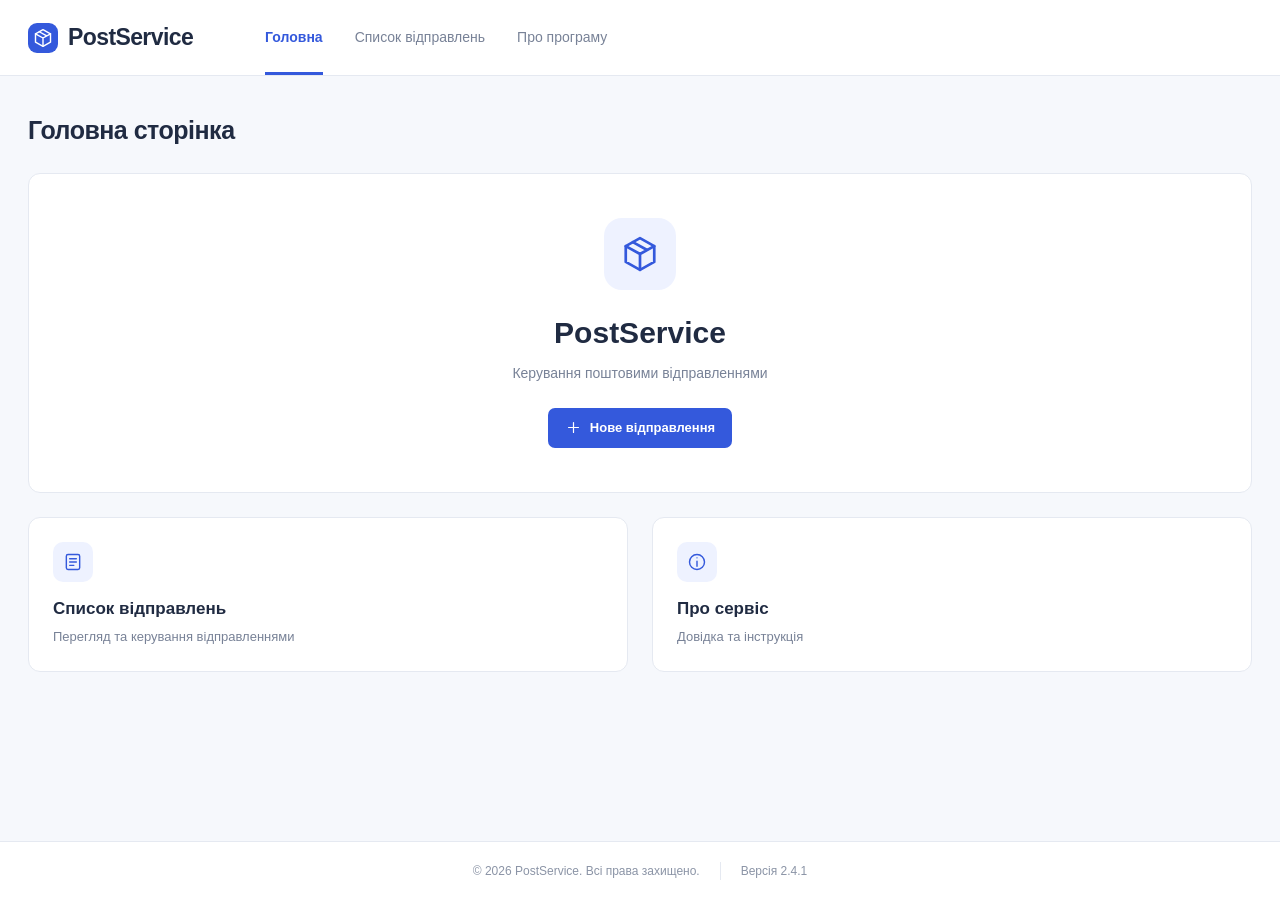
==== PostService.Web/index.html @ abd5c672 "практична 49-50" ====
<!DOCTYPE html>
<html lang="uk"><head><meta charset="UTF-8"><meta name="viewport" content="width=device-width, initial-scale=1"><meta name="theme-color" content="#3459dc"><title>Головна — PostService</title><link rel="stylesheet" href="style.css"></head><body class=""><header class="site-header"><a class="brand" href="index.html"><svg class="icon" viewBox="0 0 24 24" fill="none" stroke="currentColor" stroke-width="1.7" stroke-linecap="round" stroke-linejoin="round" aria-hidden="true"><path d="m3 7 9-5 9 5v10l-9 5-9-5Z"/><path d="m3 7 9 5 9-5M12 12v10M7.5 4.5l9 5"/></svg><span>PostService</span></a><nav class="desktop-nav" aria-label="Основна навігація"><a href="index.html" aria-current="page"><svg class="icon" viewBox="0 0 24 24" fill="none" stroke="currentColor" stroke-width="1.7" stroke-linecap="round" stroke-linejoin="round" aria-hidden="true"><path d="m3 10 9-7 9 7v11H3Z"/><path d="M9 21v-8h6v8"/></svg><span>Головна</span></a><a href="postings.html" ><svg class="icon" viewBox="0 0 24 24" fill="none" stroke="currentColor" stroke-width="1.7" stroke-linecap="round" stroke-linejoin="round" aria-hidden="true"><rect x="4" y="3" width="16" height="18" rx="2"/><path d="M8 8h8M8 12h8M8 16h5"/></svg><span>Список відправлень</span></a><a href="about.html" ><svg class="icon" viewBox="0 0 24 24" fill="none" stroke="currentColor" stroke-width="1.7" stroke-linecap="round" stroke-linejoin="round" aria-hidden="true"><circle cx="12" cy="12" r="9"/><path d="M12 11v6M12 7h.01"/></svg><span>Про програму</span></a></nav></header><main class="page home-page"><div class="page-heading"><h1>Головна сторінка</h1></div><section class="welcome"><div class="welcome-icon"><svg class="icon" viewBox="0 0 24 24" fill="none" stroke="currentColor" stroke-width="1.7" stroke-linecap="round" stroke-linejoin="round" aria-hidden="true"><path d="m3 7 9-5 9 5v10l-9 5-9-5Z"/><path d="m3 7 9 5 9-5M12 12v10M7.5 4.5l9 5"/></svg></div><h2>PostService</h2><p>Керування поштовими відправленнями</p><a class="btn btn-primary" href="edit.html"><svg class="icon" viewBox="0 0 24 24" fill="none" stroke="currentColor" stroke-width="1.7" stroke-linecap="round" stroke-linejoin="round" aria-hidden="true"><path d="M12 5v14M5 12h14"/></svg>Нове відправлення</a></section><div class="home-grid"><a class="home-card" href="postings.html"><span class="tile-icon"><svg class="icon" viewBox="0 0 24 24" fill="none" stroke="currentColor" stroke-width="1.7" stroke-linecap="round" stroke-linejoin="round" aria-hidden="true"><rect x="4" y="3" width="16" height="18" rx="2"/><path d="M8 8h8M8 12h8M8 16h5"/></svg></span><h2>Список відправлень</h2><p>Перегляд та керування відправленнями</p></a><a class="home-card" href="about.html"><span class="tile-icon"><svg class="icon" viewBox="0 0 24 24" fill="none" stroke="currentColor" stroke-width="1.7" stroke-linecap="round" stroke-linejoin="round" aria-hidden="true"><circle cx="12" cy="12" r="9"/><path d="M12 11v6M12 7h.01"/></svg></span><h2>Про сервіс</h2><p>Довідка та інструкція</p></a></div></main><footer class="site-footer"><span>© 2026 PostService. Всі права захищено.</span><span>Версія 2.4.1</span></footer><nav class="mobile-nav" aria-label="Мобільна навігація"><a href="index.html" aria-current="page"><svg class="icon" viewBox="0 0 24 24" fill="none" stroke="currentColor" stroke-width="1.7" stroke-linecap="round" stroke-linejoin="round" aria-hidden="true"><path d="m3 10 9-7 9 7v11H3Z"/><path d="M9 21v-8h6v8"/></svg><span>Головна</span></a><a href="postings.html" ><svg class="icon" viewBox="0 0 24 24" fill="none" stroke="currentColor" stroke-width="1.7" stroke-linecap="round" stroke-linejoin="round" aria-hidden="true"><rect x="4" y="3" width="16" height="18" rx="2"/><path d="M8 8h8M8 12h8M8 16h5"/></svg><span>Список відправлень</span></a><a href="about.html" ><svg class="icon" viewBox="0 0 24 24" fill="none" stroke="currentColor" stroke-width="1.7" stroke-linecap="round" stroke-linejoin="round" aria-hidden="true"><circle cx="12" cy="12" r="9"/><path d="M12 11v6M12 7h.01"/></svg><span>Про програму</span></a></nav></body></html>
---- PostService.Web/style.css ----
:root {
    --primary: #3459dc;
    --pale: #eef2ff;
    --text: #202b42;
    --muted: #788297;
    --border: #e5e9f1;
    --bg: #f6f8fc;
    --danger: #dd4454
}
* {
    box-sizing: border-box
}

body {
    margin: 0;
    min-height: 100vh;
    background: var(--bg);
    color: var(--text);
    font: 14px/1.5 Arial,Helvetica,sans-serif;
    display: flex;
    flex-direction: column
}

a {
    color: inherit;
    text-decoration: none
}

button,input,select {
    font: inherit
}

button {
    cursor: pointer
}

button:disabled {
    opacity: .45;
    cursor: default
}

[hidden] {
    display: none!important
}

.icon {
    width: 20px;
    height: 20px;
    flex: none;
    vertical-align: middle
}
.site-header {
    height: 76px;
    padding: 0 max(28px,calc((100vw - 1240px)/2));
    background: white;
    border-bottom: 1px solid var(--border);
    display: flex;
    align-items: center;
    gap: 72px
}

.brand {
    display: flex;
    align-items: center;
    gap: 10px;
    font-size: 23px;
    font-weight: 700;
    letter-spacing: -.6px
}

.brand>.icon {
    width: 30px;
    height: 30px;
    padding: 5px;
    border-radius: 9px;
    background: var(--primary);
    color: white
}

.desktop-nav {
    height: 100%;
    display: flex;
    gap: 32px
}

.desktop-nav a {
    display: flex;
    align-items: center;
    position: relative;
    color: var(--muted)
}

.desktop-nav .icon {
    display: none
}

.desktop-nav a[aria-current] {
    color: var(--primary);
    font-weight: 600
}

.desktop-nav a[aria-current]:after {
    content: "";
    position: absolute;
    bottom: 0;
    left: 0;
    right: 0;
    height: 3px;
    background: var(--primary)
}
.page {
    width: min(1240px,calc(100% - 56px));
    margin: 38px auto 56px;
    flex: 1
}

.page-heading {
    display: flex;
    align-items: center;
    justify-content: space-between;
    gap: 16px;
    margin-bottom: 26px
}

h1 {
    font-size: 25px;
    line-height: 1.3;
    letter-spacing: -.5px;
    margin: 0
}

h1 .icon {
    width: 25px;
    height: 25px;
    margin-right: 12px;
    color: var(--primary)
}

h2 {
    font-size: 19px;
    margin: 0 0 16px
}

h3 {
    font-size: 15px;
    margin-top: 26px
}

.panel {
    background: white;
    border: 1px solid var(--border);
    border-radius: 12px;
    box-shadow: 0 3px 12px #24345104
}
.btn {
    display: inline-flex;
    align-items: center;
    justify-content: center;
    gap: 8px;
    min-height: 40px;
    padding: 9px 16px;
    border: 1px solid transparent;
    border-radius: 7px;
    background: white;
    font-size: 13px;
    font-weight: 600;
    white-space: nowrap
}

.btn .icon {
    width: 17px;
    height: 17px
}

.btn-primary {
    background: var(--primary);
    color: white
}

.btn-primary:hover {
    background: #2644b7
}

.btn-outline {
    border-color: var(--border);
    color: #566078
}

.btn-outline:hover:not(:disabled) {
    background: var(--bg)
}

.btn-danger {
    background: var(--danger);
    color: white
}

.btn-danger-outline {
    color: var(--danger)
}

.icon-button {
    border: 0;
    background: transparent;
    color: var(--muted);
    width: 40px;
    height: 40px;
    display: inline-flex;
    align-items: center;
    justify-content: center;
    border-radius: 7px
}

.icon-button:hover {
    background: var(--pale);
    color: var(--primary)
}
.toolbar {
    display: flex;
    align-items: center;
    gap: 16px;
    padding: 20px 22px
}

.toolbar-actions {
    display: flex;
    align-items: center;
    gap: 8px;
    margin-left: auto
}

.search-box {
    display: flex;
    align-items: center;
    gap: 10px;
    min-width: 180px;
    max-width: 350px;
    flex: 1;
    border: 1px solid var(--border);
    border-radius: 7px;
    padding: 0 12px;
    color: var(--muted);
    background: white
}

.search-box input {
    border: 0;
    outline: none;
    width: 100%;
    min-width: 0;
    padding: 11px 0;
    background: transparent;
    font-size: 13px
}

.search-box:focus-within {
    border-color: var(--primary)
}

.table-scroll {
    overflow-x: auto
}

table {
    width: 100%;
    border-collapse: collapse;
    text-align: left;
    white-space: nowrap
}

th {
    background: #f8f9fd;
    font-size: 11px;
    font-weight: 600;
    color: var(--muted);
    padding: 14px 18px;
    border-block: 1px solid var(--border)
}

td {
    padding: 18px;
    font-size: 13px;
    border-bottom: 1px solid var(--border);
    max-width: 240px;
    overflow: hidden;
    text-overflow: ellipsis
}

th:first-child,td:first-child {
    padding-left: 24px
}

tbody tr {
    cursor: pointer
}

tbody tr:hover {
    background: #f8faff
}

tbody tr.selected {
    background: var(--pale)
}

td:first-child {
    color: var(--muted);
    font-weight: 600
}

td:last-child {
    font-weight: 600
}

.delivery-badge {
    display: inline-block;
    padding: 3px 9px;
    font-size: 11px;
    border-radius: 5px;
    background: #edf3ff;
    color: #4671c6
}

.delivery-badge.courier {
    background: #fff4e5;
    color: #b8852d
}

.delivery-badge.express {
    background: #f0ebff;
    color: #8b62c1
}

.status {
    color: var(--muted);
    font-size: 13px;
    margin: 0 22px 12px
}

.status:empty {
    display: none
}

.list-summary {
    padding: 18px 24px;
    color: var(--muted);
    font-size: 12px
}

.posting-cards {
    display: none
}

.mobile-label {
    display: none
}
.site-footer {
    display: flex;
    justify-content: center;
    gap: 20px;
    color: #8b94a6;
    font-size: 12px;
    padding: 20px 28px;
    border-top: 1px solid var(--border);
    background: white
}

.site-footer span+span {
    border-left: 1px solid var(--border);
    padding-left: 20px
}

.mobile-nav {
    display: none
}

.back-link {
    display: inline-flex;
    align-items: center;
    gap: 7px;
    font-size: 13px;
    color: var(--muted);
    margin-bottom: 20px
}

.back-link .icon {
    width: 16px;
    height: 16px
}
.edit-page {
    max-width: 880px
}

.form-panel {
    padding: 30px 36px
}

.form-heading {
    margin-bottom: 26px
}

.breadcrumb {
    font-size: 12px;
    color: var(--muted);
    display: block;
    margin-bottom: 16px
}

.breadcrumb span {
    margin: 0 9px;
    color: #c1c6d0
}

.form-heading h1 {
    font-size: 24px;
    margin-bottom: 7px
}

.form-heading p {
    margin: 0;
    color: var(--muted);
    font-size: 13px
}

.form-group {
    min-width: 0;
    margin-bottom: 20px
}

.form-group label {
    display: block;
    font-size: 12px;
    font-weight: 600;
    margin-bottom: 7px
}

.form-group input,.form-group select {
    height: 43px;
    width: 100%;
    padding: 10px 12px;
    background: white;
    border: 1px solid #dfe4ed;
    border-radius: 7px;
    color: var(--text);
    outline: none
}

.form-group input::placeholder {
    color: #a3aaba;
    font-size: 12px
}

.form-group input:focus,.form-group select:focus {
    border-color: var(--primary);
    box-shadow: 0 0 0 3px #3459dc14
}

.form-grid {
    display: grid;
    gap: 18px
}

.form-grid.two {
    grid-template-columns: 1fr 1fr
}

.form-grid.four {
    grid-template-columns: repeat(4,1fr)
}

.dimensions {
    border: 0;
    border-top: 1px solid var(--border);
    padding: 20px 0 0;
    margin: 4px 0 0;
    min-width: 0
}

.dimensions legend {
    padding-right: 12px;
    color: var(--muted);
    font-weight: 600;
    font-size: 12px
}

.btn-row {
    display: flex;
    justify-content: flex-end;
    gap: 12px;
    border-top: 1px solid var(--border);
    padding-top: 24px;
    margin-top: 26px
}

.error-msg {
    display: none;
    color: var(--danger);
    font-size: 12px;
    margin-top: 6px;
    white-space: pre-line
}

.error-msg.visible {
    display: block
}

.form-group .invalid {
    border-color: var(--danger);
    background: #fffafa
}
.modal-overlay {
    position: fixed;
    inset: 0;
    z-index: 100;
    background: #111b3780;
    backdrop-filter: blur(3px);
    display: flex;
    align-items: center;
    justify-content: center;
    padding: 24px
}

.modal {
    width: min(540px,100%);
    background: white;
    border-radius: 15px;
    box-shadow: 0 24px 80px #101c4040;
    padding: 28px
}

.modal-heading {
    display: flex;
    align-items: center;
    gap: 12px;
    justify-content: space-between;
    margin-bottom: 16px
}

.modal-heading h2 {
    font-size: 19px;
    margin: 0;
    display: flex;
    align-items: center;
    gap: 10px
}

.modal-heading h2 .icon {
    color: #e9a23a;
    width: 24px;
    height: 24px
}

.modal>p {
    font-size: 14px;
    color: #667087;
    margin: 0 0 24px
}

.delete-record {
    background: #f7f9fc;
    border: 1px solid var(--border);
    border-radius: 8px;
    padding: 18px;
    margin: 20px 0
}

.eyebrow {
    display: block;
    font-size: 10px;
    font-weight: 700;
    letter-spacing: 1px;
    color: #8c96aa;
    margin-bottom: 18px
}

.delete-record-grid {
    display: grid;
    grid-template-columns: 1fr 1fr;
    gap: 20px
}

.delete-record-grid strong,.delete-record-grid .muted {
    display: block
}

.muted {
    font-size: 12px;
    color: var(--muted);
    margin-bottom: 5px
}

.delete-record-grid strong {
    font-size: 14px;
    overflow-wrap: anywhere
}

.modal .modal-note {
    font-size: 12px;
    line-height: 1.7
}

.modal-buttons {
    display: flex;
    justify-content: flex-end;
    gap: 12px;
    border-top: 1px solid var(--border);
    padding-top: 20px
}
.welcome {
    text-align: center;
    border-radius: 12px;
    background: white;
    border: 1px solid var(--border);
    padding: 44px 24px
}

.welcome-icon,.app-emblem {
    display: flex;
    align-items: center;
    justify-content: center;
    background: var(--pale);
    color: var(--primary);
    border-radius: 18px;
    width: 72px;
    height: 72px;
    margin: 0 auto 20px
}

.welcome-icon .icon,.app-emblem .icon {
    width: 38px;
    height: 38px
}

.welcome h2 {
    font-size: 30px;
    margin-bottom: 8px
}

.welcome p {
    color: var(--muted);
    margin: 0 0 24px
}

.home-grid {
    display: grid;
    grid-template-columns: 1fr 1fr;
    gap: 24px;
    margin-top: 24px
}

.home-card {
    background: white;
    border: 1px solid var(--border);
    border-radius: 12px;
    padding: 24px
}

.home-card:hover {
    border-color: #b8c7f5
}

.home-card h2 {
    margin: 14px 0 6px;
    font-size: 17px
}

.home-card p {
    color: var(--muted);
    margin: 0;
    font-size: 13px
}

.tile-icon {
    display: inline-flex;
    align-items: center;
    justify-content: center;
    padding: 10px;
    border-radius: 10px;
    color: var(--primary);
    background: var(--pale)
}

.about-page {
    max-width: 900px
}

.about-intro {
    text-align: center;
    padding: 36px 24px;
    margin-bottom: 24px
}

.about-intro h2 {
    font-size: 28px;
    margin-bottom: 8px
}

.about-intro p {
    color: var(--muted)
}

.version-badge {
    display: inline-block;
    background: var(--pale);
    color: var(--primary);
    font-size: 12px;
    padding: 4px 12px;
    border-radius: 20px
}

.about-copy {
    padding: 28px 32px
}

.about-copy p {
    color: var(--muted);
    line-height: 1.8
}

.about-copy .btn {
    margin-top: 10px
}

:focus-visible {
    outline: 3px solid #7c9bff;
    outline-offset: 3px
}
@media(max-width:1050px) {
    .site-header {
        gap: 40px
    }

    .toolbar {
        flex-wrap: wrap
    }

    .search-box {
        max-width: none
    }

    .toolbar-actions {
        flex-wrap: wrap
    }

    .toolbar-actions .btn {
        padding: 9px 12px
    }

    td,th {
        padding: 14px
    }

}
@media(max-width:640px) {
    body {
        padding-bottom: 76px
    }

    .site-header {
        height: 64px;
        padding: 0 20px;
        gap: 0
    }

    .brand {
        font-size: 21px
    }

    .brand>.icon {
        width: 28px;
        height: 28px
    }

    .desktop-nav {
        display: none
    }

    .page {
        width: calc(100% - 32px);
        margin: 24px auto 28px
    }

    .page-heading {
        margin-bottom: 20px;
        gap: 8px
    }

    h1 {
        font-size: 21px;
        letter-spacing: -.4px
    }

    h1 .icon {
        display: none
    }

    .page-heading>.icon-button {
        width: 30px
    }

    .site-footer {
        display: none
    }

    .mobile-nav {
        display: flex;
        position: fixed;
        z-index: 50;
        bottom: 0;
        left: 0;
        right: 0;
        justify-content: space-around;
        background: white;
        border-top: 1px solid var(--border);
        padding: 10px 8px max(10px,env(safe-area-inset-bottom));
        min-height: 72px
    }

    .mobile-nav a {
        display: flex;
        flex: 1;
        flex-direction: column;
        align-items: center;
        gap: 5px;
        color: #969eb0;
        font-size: 10px
    }

    .mobile-nav a .icon {
        width: 22px;
        height: 22px
    }

    .mobile-nav a[aria-current] {
        color: var(--primary);
        font-weight: 600
    }

    .mobile-nav a[href="postings.html"] {
        order: -1
    }

    .list-panel {
        background: transparent;
        border: 0;
        box-shadow: none
    }

    .toolbar {
        padding: 0;
        flex-direction: column;
        align-items: stretch;
        gap: 14px
    }

    .search-box {
        padding: 0 12px;
        min-height: 45px
    }

    .toolbar-actions {
        margin: 0;
        display: block
    }

    .toolbar-actions>#btnEdit,.toolbar-actions>#btnDelete {
        display: none
    }

    #btnCreate {
        width: 100%;
        min-height: 46px
    }

    .table-scroll {
        display: none
    }

    .posting-cards {
        display: grid;
        gap: 14px;
        margin-top: 18px
    }

    .posting-card {
        padding: 18px;
        background: white;
        border: 1px solid var(--border);
        border-radius: 12px
    }

    .card-heading {
        display: flex;
        align-items: center;
        justify-content: space-between;
        gap: 10px;
        margin-bottom: 12px
    }

    .card-id {
        font-size: 13px;
        font-weight: 700;
        color: var(--primary)
    }

    .card-route {
        font-size: 14px;
        font-weight: 600;
        margin: 0 0 10px;
        overflow-wrap: anywhere
    }

    .card-recipient {
        font-size: 12px;
        color: var(--muted);
        margin: 0 0 7px;
        overflow-wrap: anywhere
    }

    .card-meta {
        font-size: 12px;
        color: #707b91;
        margin: 0;
        overflow-wrap: anywhere
    }

    .card-actions {
        display: flex;
        gap: 10px;
        border-top: 1px solid var(--border);
        margin-top: 14px;
        padding-top: 12px
    }

    .card-actions .btn {
        min-height: 34px;
        padding: 5px 10px;
        font-size: 11px;
        flex: 1
    }

    .list-summary {
        padding: 18px 0 0;
        font-size: 11px
    }

    .status {
        margin: 12px 0 0
    }

    .form-panel {
        padding: 22px 18px
    }

    .edit-page {
        margin-top: 18px
    }

    .back-link {
        font-size: 12px;
        margin-bottom: 18px
    }

    .breadcrumb {
        display: none
    }

    .form-heading {
        margin-bottom: 24px
    }

    .form-heading h1 {
        font-size: 22px
    }

    .form-heading p {
        font-size: 12px
    }

    .form-grid {
        gap: 12px
    }

    .form-grid.four {
        grid-template-columns: 1fr 1fr
    }

    .form-group {
        margin-bottom: 18px
    }

    .form-group input,.form-group select {
        height: 45px
    }

    .btn-row {
        flex-direction: column-reverse;
        gap: 10px;
        padding-top: 20px;
        margin-top: 18px
    }

    .btn-row .btn {
        width: 100%;
        min-height: 45px
    }

    .modal-overlay {
        padding: 20px
    }

    .modal {
        padding: 22px;
        max-height: calc(100dvh - 40px);
        overflow-y: auto
    }

    .modal-heading h2 {
        font-size: 19px;
        line-height: 1.4
    }

    .modal-heading h2 .icon {
        display: none
    }

    .modal>p {
        font-size: 13px
    }

    .delete-record-grid {
        gap: 12px
    }

    .delete-record-grid strong {
        font-size: 12px
    }

    .modal-buttons {
        flex-direction: column-reverse
    }

    .modal-buttons .btn {
        width: 100%;
        min-height: 44px
    }

    .welcome {
        padding: 28px 18px
    }

    .welcome h2 {
        font-size: 25px
    }

    .welcome .btn {
        width: 100%
    }

    .home-grid {
        gap: 14px;
        grid-template-columns: 1fr;
        margin-top: 16px
    }

    .home-card {
        padding: 20px
    }

    .about-intro {
        padding: 30px 18px
    }

    .about-copy {
        padding: 22px
    }

    .about-copy h2 {
        font-size: 17px
    }

}

.toast {
    position: fixed;
    top: 88px;
    right: 24px;
    z-index: 200;
    max-width: min(420px,calc(100vw - 32px));
    padding: 16px 20px;
    border: 1px solid var(--border);
    border-left: 4px solid var(--primary);
    border-radius: 10px;
    background: white;
    box-shadow: 0 8px 32px #202b4226;
    color: var(--text);
    overflow-wrap: anywhere
}
.toast-title {
    display: block;
    font-size: 14px
}

.toast-body {
    margin: 6px 0 0;
    color: var(--muted);
    font-size: 13px;
    white-space: pre-line
}
.toast-success {
    border-left-color: #2b916b
}

.toast-warning {
    border-left-color: #d59c2e
}

.toast-error {
    border-left-color: var(--danger)
}
@media(max-width:640px) {
    .toast {
        top: 74px;
        right: 16px;
        left: 16px;
        max-width: none;
        padding: 14px 16px
    }

}
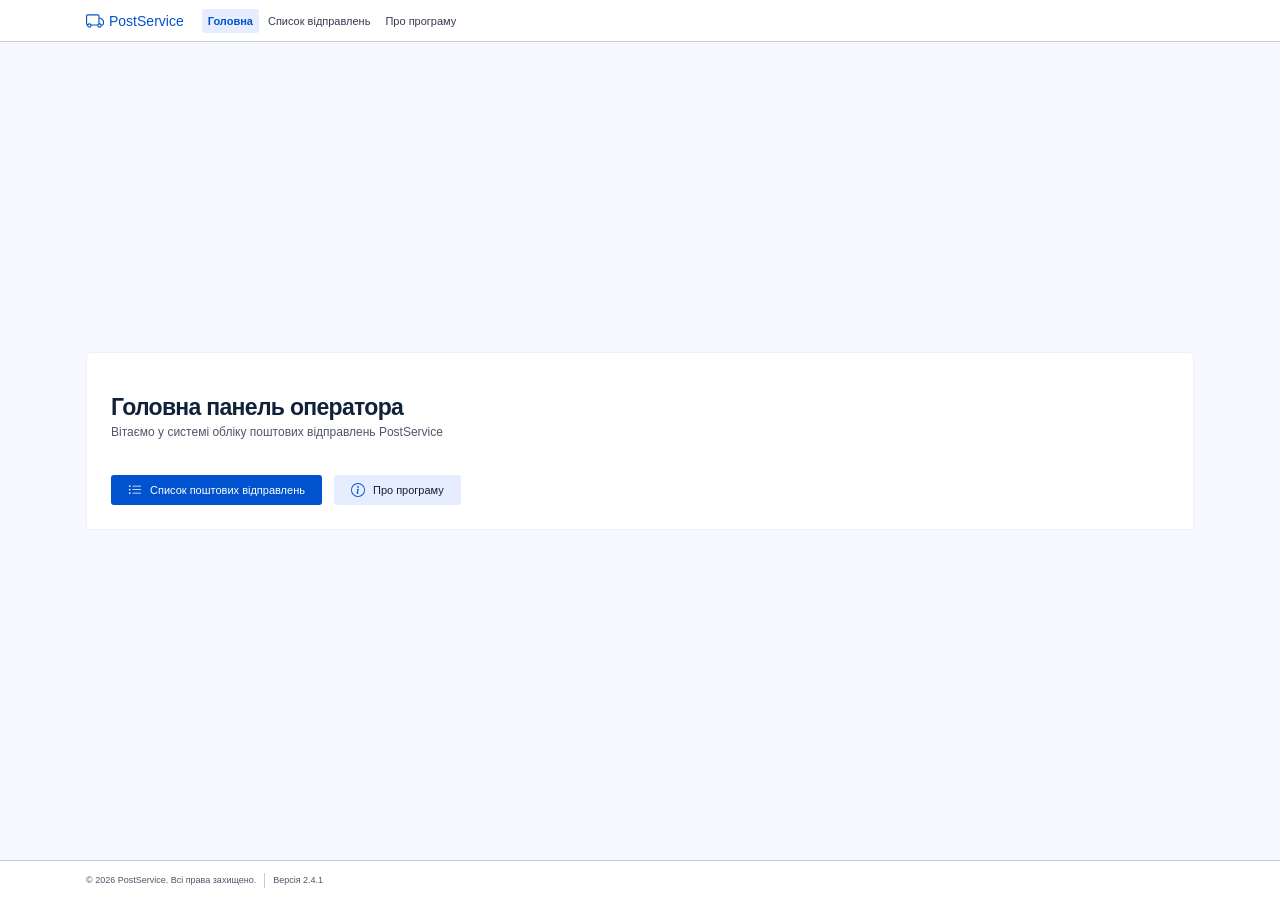
==== commit 97b2e662: "доопрацьована практична з веб 26-27" ====
--- a/PostService.Web/index.html
+++ b/PostService.Web/index.html
@@ -1,2 +1,227 @@
-<!DOCTYPE html>
-<html lang="uk"><head><meta charset="UTF-8"><meta name="viewport" content="width=device-width, initial-scale=1"><meta name="theme-color" content="#3459dc"><title>Головна — PostService</title><link rel="stylesheet" href="style.css"></head><body class=""><header class="site-header"><a class="brand" href="index.html"><svg class="icon" viewBox="0 0 24 24" fill="none" stroke="currentColor" stroke-width="1.7" stroke-linecap="round" stroke-linejoin="round" aria-hidden="true"><path d="m3 7 9-5 9 5v10l-9 5-9-5Z"/><path d="m3 7 9 5 9-5M12 12v10M7.5 4.5l9 5"/></svg><span>PostService</span></a><nav class="desktop-nav" aria-label="Основна навігація"><a href="index.html" aria-current="page"><svg class="icon" viewBox="0 0 24 24" fill="none" stroke="currentColor" stroke-width="1.7" stroke-linecap="round" stroke-linejoin="round" aria-hidden="true"><path d="m3 10 9-7 9 7v11H3Z"/><path d="M9 21v-8h6v8"/></svg><span>Головна</span></a><a href="postings.html" ><svg class="icon" viewBox="0 0 24 24" fill="none" stroke="currentColor" stroke-width="1.7" stroke-linecap="round" stroke-linejoin="round" aria-hidden="true"><rect x="4" y="3" width="16" height="18" rx="2"/><path d="M8 8h8M8 12h8M8 16h5"/></svg><span>Список відправлень</span></a><a href="about.html" ><svg class="icon" viewBox="0 0 24 24" fill="none" stroke="currentColor" stroke-width="1.7" stroke-linecap="round" stroke-linejoin="round" aria-hidden="true"><circle cx="12" cy="12" r="9"/><path d="M12 11v6M12 7h.01"/></svg><span>Про програму</span></a></nav></header><main class="page home-page"><div class="page-heading"><h1>Головна сторінка</h1></div><section class="welcome"><div class="welcome-icon"><svg class="icon" viewBox="0 0 24 24" fill="none" stroke="currentColor" stroke-width="1.7" stroke-linecap="round" stroke-linejoin="round" aria-hidden="true"><path d="m3 7 9-5 9 5v10l-9 5-9-5Z"/><path d="m3 7 9 5 9-5M12 12v10M7.5 4.5l9 5"/></svg></div><h2>PostService</h2><p>Керування поштовими відправленнями</p><a class="btn btn-primary" href="edit.html"><svg class="icon" viewBox="0 0 24 24" fill="none" stroke="currentColor" stroke-width="1.7" stroke-linecap="round" stroke-linejoin="round" aria-hidden="true"><path d="M12 5v14M5 12h14"/></svg>Нове відправлення</a></section><div class="home-grid"><a class="home-card" href="postings.html"><span class="tile-icon"><svg class="icon" viewBox="0 0 24 24" fill="none" stroke="currentColor" stroke-width="1.7" stroke-linecap="round" stroke-linejoin="round" aria-hidden="true"><rect x="4" y="3" width="16" height="18" rx="2"/><path d="M8 8h8M8 12h8M8 16h5"/></svg></span><h2>Список відправлень</h2><p>Перегляд та керування відправленнями</p></a><a class="home-card" href="about.html"><span class="tile-icon"><svg class="icon" viewBox="0 0 24 24" fill="none" stroke="currentColor" stroke-width="1.7" stroke-linecap="round" stroke-linejoin="round" aria-hidden="true"><circle cx="12" cy="12" r="9"/><path d="M12 11v6M12 7h.01"/></svg></span><h2>Про сервіс</h2><p>Довідка та інструкція</p></a></div></main><footer class="site-footer"><span>© 2026 PostService. Всі права захищено.</span><span>Версія 2.4.1</span></footer><nav class="mobile-nav" aria-label="Мобільна навігація"><a href="index.html" aria-current="page"><svg class="icon" viewBox="0 0 24 24" fill="none" stroke="currentColor" stroke-width="1.7" stroke-linecap="round" stroke-linejoin="round" aria-hidden="true"><path d="m3 10 9-7 9 7v11H3Z"/><path d="M9 21v-8h6v8"/></svg><span>Головна</span></a><a href="postings.html" ><svg class="icon" viewBox="0 0 24 24" fill="none" stroke="currentColor" stroke-width="1.7" stroke-linecap="round" stroke-linejoin="round" aria-hidden="true"><rect x="4" y="3" width="16" height="18" rx="2"/><path d="M8 8h8M8 12h8M8 16h5"/></svg><span>Список відправлень</span></a><a href="about.html" ><svg class="icon" viewBox="0 0 24 24" fill="none" stroke="currentColor" stroke-width="1.7" stroke-linecap="round" stroke-linejoin="round" aria-hidden="true"><circle cx="12" cy="12" r="9"/><path d="M12 11v6M12 7h.01"/></svg><span>Про програму</span></a></nav></body></html>
+<!doctype html>
+<html lang="uk">
+    <head>
+        <meta charset="UTF-8" />
+        <meta name="viewport" content="width=device-width, initial-scale=1" />
+        <meta name="theme-color" content="#3459dc" />
+        <title>Головна — PostService</title>
+        <link rel="stylesheet" href="style.css" />
+        <link rel="stylesheet" href="desktop.css" />
+    </head>
+    <body class="">
+        <header class="site-header">
+            <a class="brand" href="index.html">
+                <img class="desktop-brand-icon" src="icons/truck.svg" alt="" />
+                <svg
+                    class="icon"
+                    viewBox="0 0 24 24"
+                    fill="none"
+                    stroke="currentColor"
+                    stroke-width="1.7"
+                    stroke-linecap="round"
+                    stroke-linejoin="round"
+                    aria-hidden="true"
+                >
+                    <path d="m3 7 9-5 9 5v10l-9 5-9-5Z" />
+                    <path d="m3 7 9 5 9-5M12 12v10M7.5 4.5l9 5" />
+                </svg>
+                <span>PostService</span>
+            </a>
+            <nav class="desktop-nav" aria-label="Основна навігація">
+                <a href="index.html" aria-current="page">
+                    <svg
+                        class="icon"
+                        viewBox="0 0 24 24"
+                        fill="none"
+                        stroke="currentColor"
+                        stroke-width="1.7"
+                        stroke-linecap="round"
+                        stroke-linejoin="round"
+                        aria-hidden="true"
+                    >
+                        <path d="m3 10 9-7 9 7v11H3Z" />
+                        <path d="M9 21v-8h6v8" />
+                    </svg>
+                    <span>Головна</span>
+                </a>
+                <a href="postings.html">
+                    <svg
+                        class="icon"
+                        viewBox="0 0 24 24"
+                        fill="none"
+                        stroke="currentColor"
+                        stroke-width="1.7"
+                        stroke-linecap="round"
+                        stroke-linejoin="round"
+                        aria-hidden="true"
+                    >
+                        <rect x="4" y="3" width="16" height="18" rx="2" />
+                        <path d="M8 8h8M8 12h8M8 16h5" />
+                    </svg>
+                    <span>Список відправлень</span>
+                </a>
+                <a href="about.html">
+                    <svg
+                        class="icon"
+                        viewBox="0 0 24 24"
+                        fill="none"
+                        stroke="currentColor"
+                        stroke-width="1.7"
+                        stroke-linecap="round"
+                        stroke-linejoin="round"
+                        aria-hidden="true"
+                    >
+                        <circle cx="12" cy="12" r="9" />
+                        <path d="M12 11v6M12 7h.01" />
+                    </svg>
+                    <span>Про програму</span>
+                </a>
+            </nav>
+        </header>
+        <main class="page home-page">
+            <div class="page-heading"><h1>Головна сторінка</h1></div>
+            <section class="welcome">
+                <div class="welcome-icon">
+                    <svg
+                        class="icon"
+                        viewBox="0 0 24 24"
+                        fill="none"
+                        stroke="currentColor"
+                        stroke-width="1.7"
+                        stroke-linecap="round"
+                        stroke-linejoin="round"
+                        aria-hidden="true"
+                    >
+                        <path d="m3 7 9-5 9 5v10l-9 5-9-5Z" />
+                        <path d="m3 7 9 5 9-5M12 12v10M7.5 4.5l9 5" />
+                    </svg>
+                </div>
+                <h2>PostService</h2>
+                <p>Керування поштовими відправленнями</p>
+                <a class="btn btn-primary" href="edit.html">
+                    <svg
+                        class="icon"
+                        viewBox="0 0 24 24"
+                        fill="none"
+                        stroke="currentColor"
+                        stroke-width="1.7"
+                        stroke-linecap="round"
+                        stroke-linejoin="round"
+                        aria-hidden="true"
+                    >
+                        <path d="M12 5v14M5 12h14" />
+                    </svg>
+                    Нове відправлення
+                </a>
+            </section>
+            <div class="home-grid">
+                <a class="home-card" href="postings.html">
+                    <span class="tile-icon">
+                        <svg
+                            class="icon"
+                            viewBox="0 0 24 24"
+                            fill="none"
+                            stroke="currentColor"
+                            stroke-width="1.7"
+                            stroke-linecap="round"
+                            stroke-linejoin="round"
+                            aria-hidden="true"
+                        >
+                            <rect x="4" y="3" width="16" height="18" rx="2" />
+                            <path d="M8 8h8M8 12h8M8 16h5" />
+                        </svg>
+                    </span>
+                    <h2>Список відправлень</h2>
+                    <p>Перегляд та керування відправленнями</p>
+                </a>
+                <a class="home-card" href="about.html">
+                    <span class="tile-icon">
+                        <svg
+                            class="icon"
+                            viewBox="0 0 24 24"
+                            fill="none"
+                            stroke="currentColor"
+                            stroke-width="1.7"
+                            stroke-linecap="round"
+                            stroke-linejoin="round"
+                            aria-hidden="true"
+                        >
+                            <circle cx="12" cy="12" r="9" />
+                            <path d="M12 11v6M12 7h.01" />
+                        </svg>
+                    </span>
+                    <h2>Про сервіс</h2>
+                    <p>Довідка та інструкція</p>
+                </a>
+            </div>
+            <section class="desktop-only operator-panel">
+                <h1>Головна панель оператора</h1>
+                <p>Вітаємо у системі обліку поштових відправлень PostService</p>
+                <div class="operator-actions">
+                    <a class="btn btn-primary" href="postings.html">
+                        <img class="reference-icon" src="icons/list-ul.svg" alt="" />
+                        Список поштових відправлень
+                    </a>
+                    <a class="btn btn-secondary" href="about.html">
+                        <img class="reference-icon" src="icons/info-circle.svg" alt="" />
+                        Про програму
+                    </a>
+                </div>
+            </section>
+        </main>
+        <footer class="site-footer">
+            <span>© 2026 PostService. Всі права захищено.</span>
+            <span>Версія 2.4.1</span>
+        </footer>
+        <nav class="mobile-nav" aria-label="Мобільна навігація">
+            <a href="index.html" aria-current="page">
+                <svg
+                    class="icon"
+                    viewBox="0 0 24 24"
+                    fill="none"
+                    stroke="currentColor"
+                    stroke-width="1.7"
+                    stroke-linecap="round"
+                    stroke-linejoin="round"
+                    aria-hidden="true"
+                >
+                    <path d="m3 10 9-7 9 7v11H3Z" />
+                    <path d="M9 21v-8h6v8" />
+                </svg>
+                <span>Головна</span>
+            </a>
+            <a href="postings.html">
+                <svg
+                    class="icon"
+                    viewBox="0 0 24 24"
+                    fill="none"
+                    stroke="currentColor"
+                    stroke-width="1.7"
+                    stroke-linecap="round"
+                    stroke-linejoin="round"
+                    aria-hidden="true"
+                >
+                    <rect x="4" y="3" width="16" height="18" rx="2" />
+                    <path d="M8 8h8M8 12h8M8 16h5" />
+                </svg>
+                <span>Список відправлень</span>
+            </a>
+            <a href="about.html">
+                <svg
+                    class="icon"
+                    viewBox="0 0 24 24"
+                    fill="none"
+                    stroke="currentColor"
+                    stroke-width="1.7"
+                    stroke-linecap="round"
+                    stroke-linejoin="round"
+                    aria-hidden="true"
+                >
+                    <circle cx="12" cy="12" r="9" />
+                    <path d="M12 11v6M12 7h.01" />
+                </svg>
+                <span>Про програму</span>
+            </a>
+        </nav>
+    </body>
+</html>
--- a/PostService.Web/desktop.css
+++ b/PostService.Web/desktop.css
@@ -0,0 +1,393 @@
+.desktop-only,
+.desktop-brand-icon {
+    display: none !important;
+}
+
+@media (min-width: 641px) {
+    body {
+        background: #f7f8fd;
+        color: #112238;
+        font:
+            14px Arial,
+            sans-serif;
+    }
+
+    .desktop-only {
+        display: block !important;
+    }
+
+    .btn.desktop-only {
+        display: inline-flex !important;
+    }
+
+    .site-header {
+        height: 42px;
+        min-height: 42px;
+        padding: 0 max(60px, calc((100% - 1108px) / 2));
+        border-color: #c4ccdc;
+        gap: 18px;
+    }
+
+    .brand {
+        color: #0052ce;
+        font-size: 14px;
+        font-weight: 400;
+        letter-spacing: normal;
+        gap: 5px;
+    }
+
+    .brand > .icon {
+        display: none;
+    }
+
+    .desktop-brand-icon {
+        display: block !important;
+        width: 18px;
+        height: 18px;
+    }
+
+    .desktop-nav {
+        height: auto;
+        gap: 3px;
+    }
+
+    .desktop-nav a {
+        padding: 6px;
+        color: #343a50;
+        font-size: 11px;
+    }
+
+    .desktop-nav a[aria-current] {
+        border-radius: 3px;
+        background: #e5edff;
+        color: #0052ce;
+    }
+
+    .desktop-nav a[aria-current]::after {
+        display: none;
+    }
+
+    .page {
+        width: min(1108px, calc(100% - 120px));
+        margin: 20px auto 56px;
+    }
+
+    .site-footer {
+        flex-shrink: 0;
+        min-height: 40px;
+        justify-content: flex-start;
+        gap: 8px;
+        padding: 12px max(60px, calc((100% - 1108px) / 2));
+        border-color: #c4ccdc;
+        color: #50566a;
+        font-size: 9px;
+        line-height: 14px;
+    }
+
+    .site-footer span + span {
+        padding-left: 8px;
+        border-color: #c4ccdc;
+    }
+
+    .home-page > :not(.desktop-only),
+    .about-page > :not(.desktop-only) {
+        display: none;
+    }
+
+    .page.home-page {
+        display: flex;
+        align-items: stretch;
+        justify-content: center;
+        flex-direction: column;
+        margin-top: 0;
+        margin-bottom: 0;
+        padding-bottom: 20px;
+    }
+
+    .operator-panel {
+        padding: 40px 24px 24px;
+        background: white;
+        border: 1px solid #eff1f8;
+        border-radius: 4px;
+    }
+
+    .operator-panel h1 {
+        margin: 0 0 4px;
+        font-size: 23px;
+        line-height: 28px;
+        letter-spacing: -0.7px;
+    }
+
+    .operator-panel p {
+        margin: 0 0 36px;
+        color: #50566a;
+        font-size: 12px;
+    }
+
+    .operator-actions {
+        display: flex;
+        gap: 12px;
+    }
+
+    .operator-panel .btn,
+    .application-actions .btn {
+        min-height: 30px;
+        padding: 7px 16px;
+        border-radius: 3px;
+        font-size: 11px;
+        font-weight: 400;
+    }
+
+    .btn-primary {
+        background: #0052ce;
+        color: white;
+    }
+
+    .btn-secondary {
+        background: #e5edff;
+        color: #112238;
+    }
+
+    .reference-icon {
+        width: 14px;
+        height: 14px;
+        flex: none;
+    }
+
+    .btn-primary .reference-icon {
+        filter: brightness(0) invert(1);
+    }
+
+    .page.about-page {
+        max-width: 1108px;
+    }
+
+    .desktop-breadcrumb {
+        margin: 0 0 14px;
+        color: #343a50;
+        font-size: 10px;
+    }
+
+    .desktop-about > h1 {
+        margin: 0 0 4px;
+        font-size: 18px;
+        font-weight: 600;
+        line-height: 22px;
+        letter-spacing: -0.4px;
+    }
+
+    .desktop-intro {
+        margin: 0 0 18px;
+        color: #50566a;
+        font-size: 12px;
+    }
+
+    .application-card {
+        width: min(620px, 100%);
+        border: 1px solid #c4ccdc;
+        border-radius: 2px;
+        background: white;
+        overflow: hidden;
+    }
+
+    .application-heading {
+        display: flex;
+        align-items: center;
+        gap: 6px;
+        padding: 11px 18px;
+        border-bottom: 1px solid #ccd3df;
+        background: #eef3ff;
+    }
+
+    .application-icon {
+        display: flex;
+        width: 30px;
+        height: 30px;
+        align-items: center;
+        justify-content: center;
+        background: #0052ce;
+        border-radius: 1px;
+    }
+
+    .application-icon img {
+        width: 20px;
+        height: 20px;
+        filter: brightness(0) invert(1);
+    }
+
+    .application-title {
+        display: flex;
+        align-items: center;
+        gap: 10px;
+        font-size: 13px;
+    }
+
+    .application-version {
+        padding: 2px 5px;
+        border-radius: 2px;
+        background: #dce3f2;
+        color: #50566a;
+        font-size: 10px;
+    }
+
+    .application-heading p {
+        margin: 2px 0 0;
+        color: #50566a;
+        font-size: 10px;
+    }
+
+    .application-description {
+        padding: 18px;
+    }
+
+    .application-description h2 {
+        margin: 0 0 5px;
+        color: #50566a;
+        font-size: 11px;
+        font-weight: 400;
+        letter-spacing: 0.5px;
+        text-transform: uppercase;
+    }
+
+    .application-description p {
+        margin: 0;
+        padding: 10px 12px;
+        border: 1px solid #ccd3df;
+        background: #eef3ff;
+        font-size: 11px;
+        line-height: 18px;
+    }
+
+    .application-actions {
+        display: flex;
+        justify-content: flex-end;
+        padding: 10px 18px;
+        border-top: 1px solid #ccd3df;
+        background: #eef3ff;
+    }
+
+    .details-back {
+        display: inline-flex;
+        align-items: center;
+        gap: 4px;
+        padding: 5px 8px;
+        border-radius: 3px;
+        background: white;
+        color: #0052ce;
+        font-size: 11px;
+    }
+
+    .details-page > h1 {
+        margin: 10px 0 18px;
+        font-size: 23px;
+        line-height: 28px;
+    }
+
+    .party-grid {
+        display: grid;
+        grid-template-columns: 1fr 1fr;
+        gap: 12px;
+    }
+
+    .party-card {
+        display: flex;
+        flex-direction: column;
+        min-height: 190px;
+        padding: 12px;
+        border-radius: 6px;
+        background: white;
+    }
+
+    .party-card h2,
+    .parcel-card h2 {
+        display: flex;
+        align-items: center;
+        gap: 4px;
+        margin: 0 0 12px;
+        font-size: 12px;
+        font-weight: 500;
+    }
+
+    .party-card > strong {
+        font-size: 12px;
+        overflow-wrap: anywhere;
+    }
+
+    .detail-label {
+        margin-bottom: 4px;
+        color: #343a50;
+        font-size: 10px;
+    }
+
+    .detail-note {
+        margin-top: auto;
+        padding: 5px;
+        border-radius: 2px;
+        background: #eef3ff;
+        font-size: 10px;
+        line-height: 13px;
+    }
+
+    .detail-note span,
+    .detail-note strong {
+        display: block;
+        font-weight: 400;
+    }
+
+    .recipient-note strong {
+        color: #00822f;
+        font-weight: 600;
+    }
+
+    .parcel-card {
+        margin-top: 12px;
+        padding: 12px;
+        border-radius: 6px;
+        background: white;
+    }
+
+    .parcel-properties {
+        display: grid;
+        grid-template-columns: 1fr 1fr;
+        gap: 6px 18px;
+        margin: 0 0 6px;
+    }
+
+    .parcel-properties > div {
+        display: flex;
+        align-items: center;
+        justify-content: space-between;
+        gap: 12px;
+        padding: 7px 9px;
+        border-radius: 2px;
+        background: #eef3ff;
+        font-size: 11px;
+    }
+
+    .parcel-properties dt {
+        color: #343a50;
+    }
+
+    .parcel-properties dd {
+        margin: 0;
+        text-align: right;
+        font-weight: 600;
+        overflow-wrap: anywhere;
+    }
+
+    .delivery-total {
+        display: flex;
+        align-items: center;
+        justify-content: space-between;
+        gap: 16px;
+        padding: 10px 9px;
+        border-radius: 2px;
+        background: #e5edff;
+        font-size: 11px;
+    }
+
+    .delivery-total strong {
+        color: #0052ce;
+        font-size: 16px;
+    }
+}
